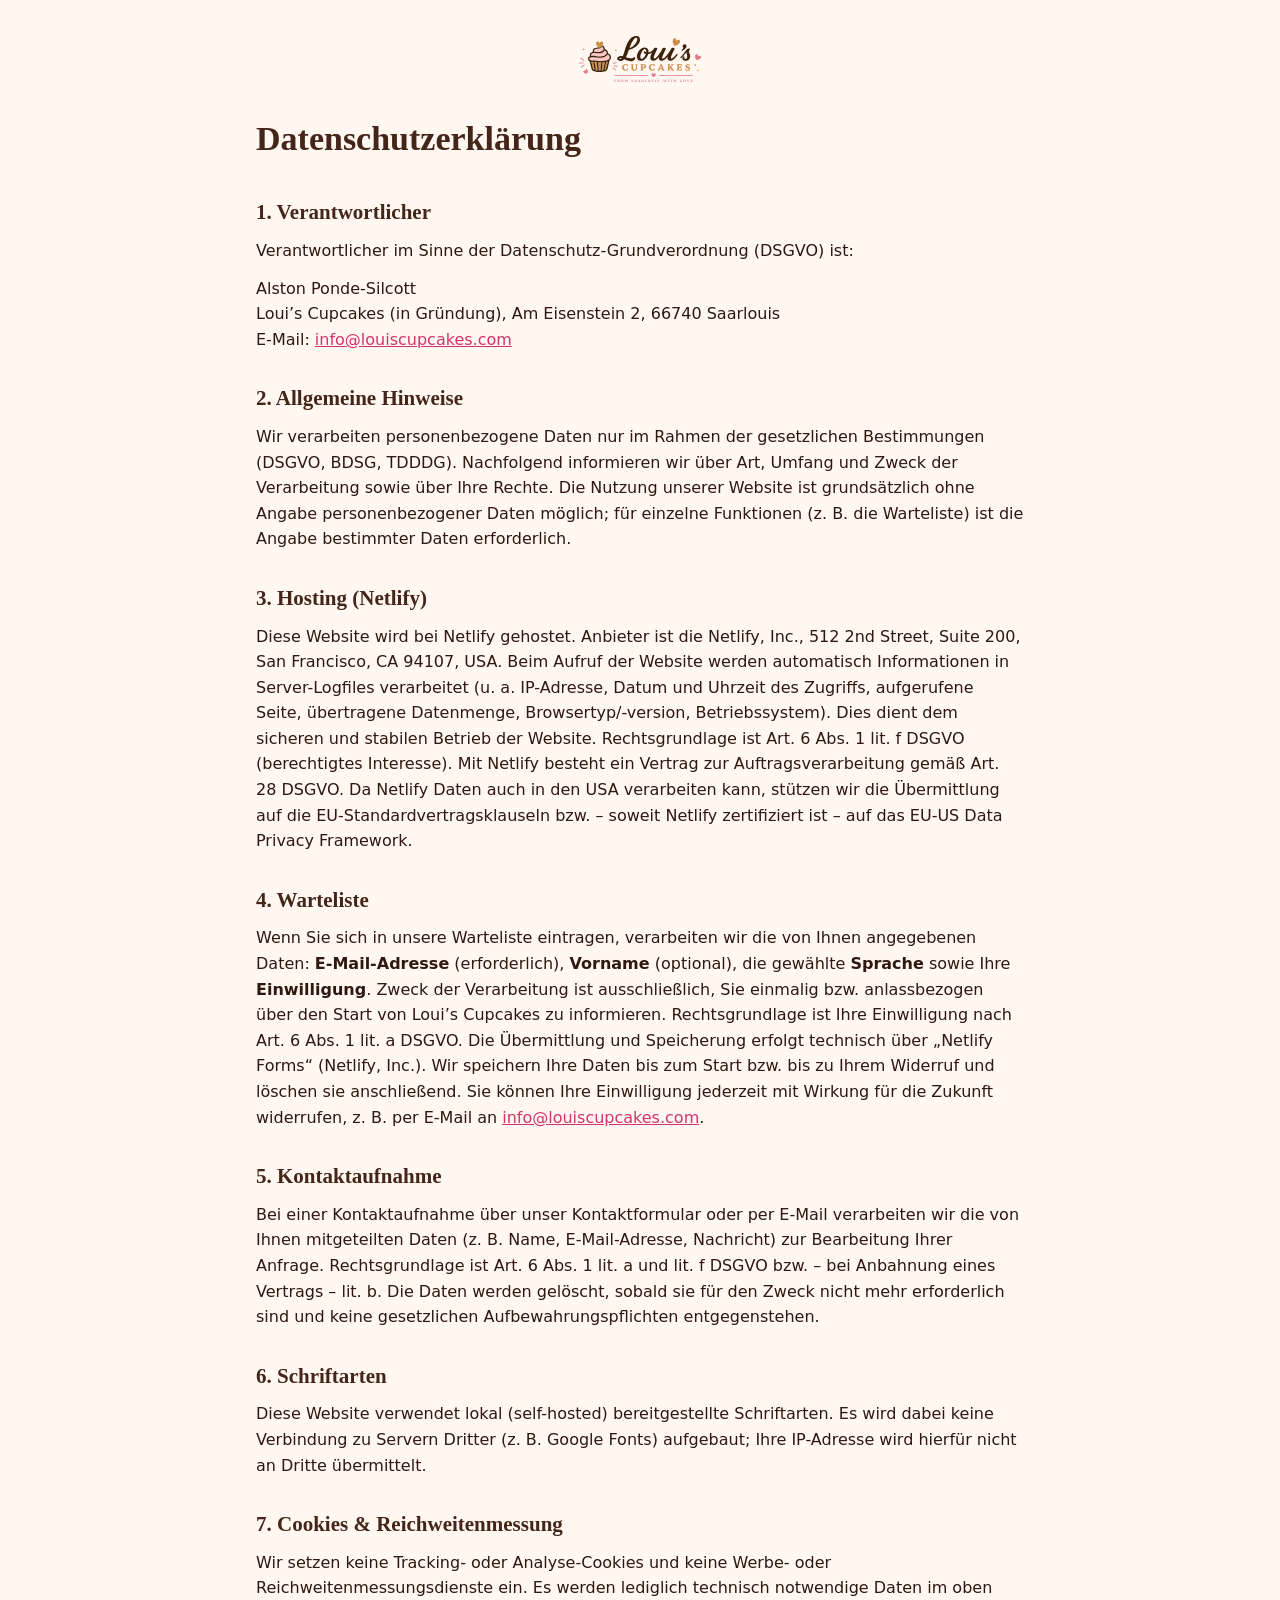
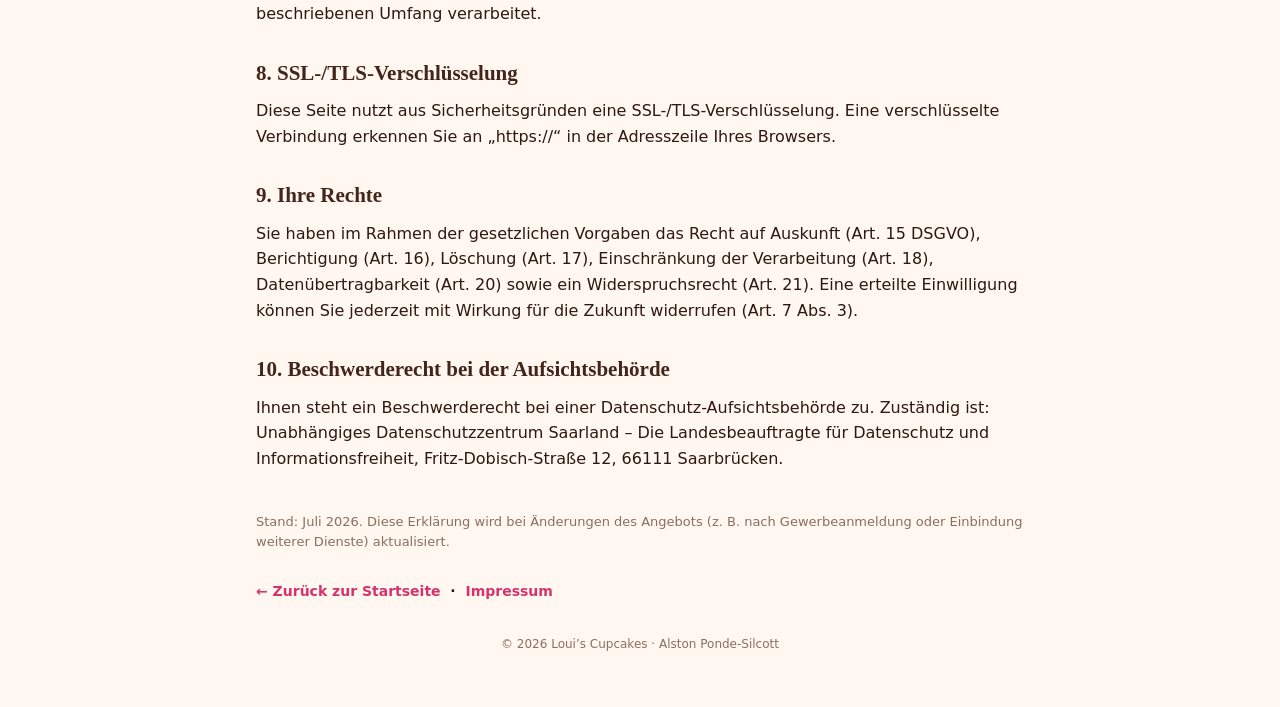
==== datenschutz.html @ 291c7b67 "Add files via upload" ====
<!DOCTYPE html>
<html lang="de">
<head>
<meta charset="utf-8">
<meta name="viewport" content="width=device-width, initial-scale=1">
<title>Datenschutz · Loui's Cupcakes</title>
<style>
  @font-face{font-family:"Fraunces";src:url("fonts/fraunces-v38-latin-regular.woff2") format("woff2");font-weight:400;font-style:normal;font-display:swap;}
  @font-face{font-family:"Fraunces";src:url("fonts/fraunces-v38-latin-700.woff2") format("woff2");font-weight:700;font-style:normal;font-display:swap;}
  @font-face{font-family:"Karla";src:url("fonts/karla-v33-latin-regular.woff2") format("woff2");font-weight:400;font-style:normal;font-display:swap;}
  @font-face{font-family:"Karla";src:url("fonts/karla-v33-latin-700.woff2") format("woff2");font-weight:700;font-style:normal;font-display:swap;}
  :root{ --cream:#FFF7F0; --ink:#43251A; --cocoa:#2E1810; --gold:#C9913D; --raspberry:#D6336C; --line:#E6D3C1; }
  *{ box-sizing:border-box; }
  body{ margin:0; background:var(--cream); color:var(--cocoa); font-family:"Karla",system-ui,sans-serif; }
  .legal-top{ text-align:center; padding:36px 20px 4px; }
  .legal-top img{ height:46px; width:auto; }
  .legal{ max-width:820px; margin:0 auto; padding:22px 26px 12px; font-size:16px; line-height:1.6; }
  .legal h1{ font-family:"Fraunces",serif; font-weight:700; font-size:34px; color:var(--ink); margin:0 0 6px; }
  .legal h2{ font-family:"Fraunces",serif; font-weight:700; font-size:21px; color:var(--ink); margin:30px 0 8px; }
  .legal p{ margin:0 0 12px; }
  .legal .lead{ color:var(--ink); }
  .legal a{ color:var(--raspberry); }
  .legal address{ font-style:normal; }
  .legal .muted{ font-size:13px; color:#8a6f5f; margin-top:40px; }
  .backbar{ max-width:820px; margin:0 auto; padding:6px 26px 0; font-size:14px; font-weight:700; }
  .backbar a{ color:var(--raspberry); text-decoration:none; } .backbar a:hover{ text-decoration:underline; }
  .legal-foot{ text-align:center; color:#8a6f5f; font-size:12px; padding:38px 20px 56px; }
</style>
</head>
<body>
  <header class="legal-top"><a href="index.html"><img src="logo.svg" alt="Loui's Cupcakes"></a></header>
  <main class="legal">
    <section id="datenschutz">
    <h1>Datenschutzerklärung</h1>

    <h2>1. Verantwortlicher</h2>
    <p>Verantwortlicher im Sinne der Datenschutz-Grundverordnung (DSGVO) ist:</p>
    <address>
      Alston Ponde-Silcott<br>
      Loui&rsquo;s Cupcakes (in Gründung), Am Eisenstein 2, 66740 Saarlouis<br>
      E-Mail: <a href="mailto:info@louiscupcakes.com">info@louiscupcakes.com</a>
    </address>

    <h2>2. Allgemeine Hinweise</h2>
    <p>Wir verarbeiten personenbezogene Daten nur im Rahmen der gesetzlichen Bestimmungen
    (DSGVO, BDSG, TDDDG). Nachfolgend informieren wir über Art, Umfang und Zweck der Verarbeitung
    sowie über Ihre Rechte. Die Nutzung unserer Website ist grundsätzlich ohne Angabe
    personenbezogener Daten möglich; für einzelne Funktionen (z. B. die Warteliste) ist die
    Angabe bestimmter Daten erforderlich.</p>

    <h2>3. Hosting (Netlify)</h2>
    <p>Diese Website wird bei Netlify gehostet. Anbieter ist die Netlify, Inc.,
    512 2nd Street, Suite 200, San Francisco, CA 94107, USA. Beim Aufruf der Website werden
    automatisch Informationen in Server-Logfiles verarbeitet (u. a. IP-Adresse, Datum und Uhrzeit
    des Zugriffs, aufgerufene Seite, übertragene Datenmenge, Browsertyp/-version, Betriebssystem).
    Dies dient dem sicheren und stabilen Betrieb der Website. Rechtsgrundlage ist Art. 6 Abs. 1
    lit. f DSGVO (berechtigtes Interesse). Mit Netlify besteht ein Vertrag zur Auftragsverarbeitung
    gemäß Art. 28 DSGVO. Da Netlify Daten auch in den USA verarbeiten kann, stützen wir die
    Übermittlung auf die EU-Standardvertragsklauseln bzw. – soweit Netlify zertifiziert ist – auf
    das EU-US Data Privacy Framework.</p>

    <h2>4. Warteliste</h2>
    <p>Wenn Sie sich in unsere Warteliste eintragen, verarbeiten wir die von Ihnen angegebenen
    Daten: <strong>E-Mail-Adresse</strong> (erforderlich), <strong>Vorname</strong> (optional),
    die gewählte <strong>Sprache</strong> sowie Ihre <strong>Einwilligung</strong>. Zweck der
    Verarbeitung ist ausschließlich, Sie einmalig bzw. anlassbezogen über den Start von
    Loui&rsquo;s Cupcakes zu informieren. Rechtsgrundlage ist Ihre Einwilligung nach Art. 6 Abs. 1
    lit. a DSGVO. Die Übermittlung und Speicherung erfolgt technisch über „Netlify Forms&ldquo;
    (Netlify, Inc.). Wir speichern Ihre Daten bis zum Start bzw. bis zu Ihrem Widerruf und löschen
    sie anschließend. Sie können Ihre Einwilligung jederzeit mit Wirkung für die Zukunft
    widerrufen, z. B. per E-Mail an <a href="mailto:info@louiscupcakes.com">info@louiscupcakes.com</a>.</p>

    <h2>5. Kontaktaufnahme</h2>
    <p>Bei einer Kontaktaufnahme über unser Kontaktformular oder per E-Mail verarbeiten wir die
    von Ihnen mitgeteilten Daten (z. B. Name, E-Mail-Adresse, Nachricht) zur Bearbeitung Ihrer
    Anfrage. Rechtsgrundlage ist Art. 6 Abs. 1 lit. a und lit. f DSGVO bzw. – bei Anbahnung eines
    Vertrags – lit. b. Die Daten werden gelöscht, sobald sie für den Zweck nicht mehr erforderlich
    sind und keine gesetzlichen Aufbewahrungspflichten entgegenstehen.</p>

    <h2>6. Schriftarten</h2>
    <p>Diese Website verwendet lokal (self-hosted) bereitgestellte Schriftarten. Es wird dabei
    keine Verbindung zu Servern Dritter (z. B. Google Fonts) aufgebaut; Ihre IP-Adresse wird
    hierfür nicht an Dritte übermittelt.</p>

    <h2>7. Cookies &amp; Reichweitenmessung</h2>
    <p>Wir setzen keine Tracking- oder Analyse-Cookies und keine Werbe- oder
    Reichweitenmessungsdienste ein. Es werden lediglich technisch notwendige Daten im oben
    beschriebenen Umfang verarbeitet.</p>

    <h2>8. SSL-/TLS-Verschlüsselung</h2>
    <p>Diese Seite nutzt aus Sicherheitsgründen eine SSL-/TLS-Verschlüsselung. Eine verschlüsselte
    Verbindung erkennen Sie an „https://&ldquo; in der Adresszeile Ihres Browsers.</p>

    <h2>9. Ihre Rechte</h2>
    <p>Sie haben im Rahmen der gesetzlichen Vorgaben das Recht auf Auskunft (Art. 15 DSGVO),
    Berichtigung (Art. 16), Löschung (Art. 17), Einschränkung der Verarbeitung (Art. 18),
    Datenübertragbarkeit (Art. 20) sowie ein Widerspruchsrecht (Art. 21). Eine erteilte
    Einwilligung können Sie jederzeit mit Wirkung für die Zukunft widerrufen (Art. 7 Abs. 3).</p>

    <h2>10. Beschwerderecht bei der Aufsichtsbehörde</h2>
    <p>Ihnen steht ein Beschwerderecht bei einer Datenschutz-Aufsichtsbehörde zu. Zuständig ist:
    Unabhängiges Datenschutzzentrum Saarland – Die Landesbeauftragte für Datenschutz und
    Informationsfreiheit, Fritz-Dobisch-Straße 12, 66111 Saarbrücken.</p>

    <p class="muted">Stand: Juli 2026. Diese Erklärung wird bei Änderungen des Angebots
    (z. B. nach Gewerbeanmeldung oder Einbindung weiterer Dienste) aktualisiert.</p>
  </section>
  </main>
  <nav class="backbar"><a href="index.html">&larr; Zur&uuml;ck zur Startseite</a> &nbsp;&middot;&nbsp; <a href="impressum.html">Impressum</a></nav>
  <footer class="legal-foot">&copy; 2026 Loui&rsquo;s Cupcakes &middot; Alston Ponde-Silcott</footer>
</body>
</html>
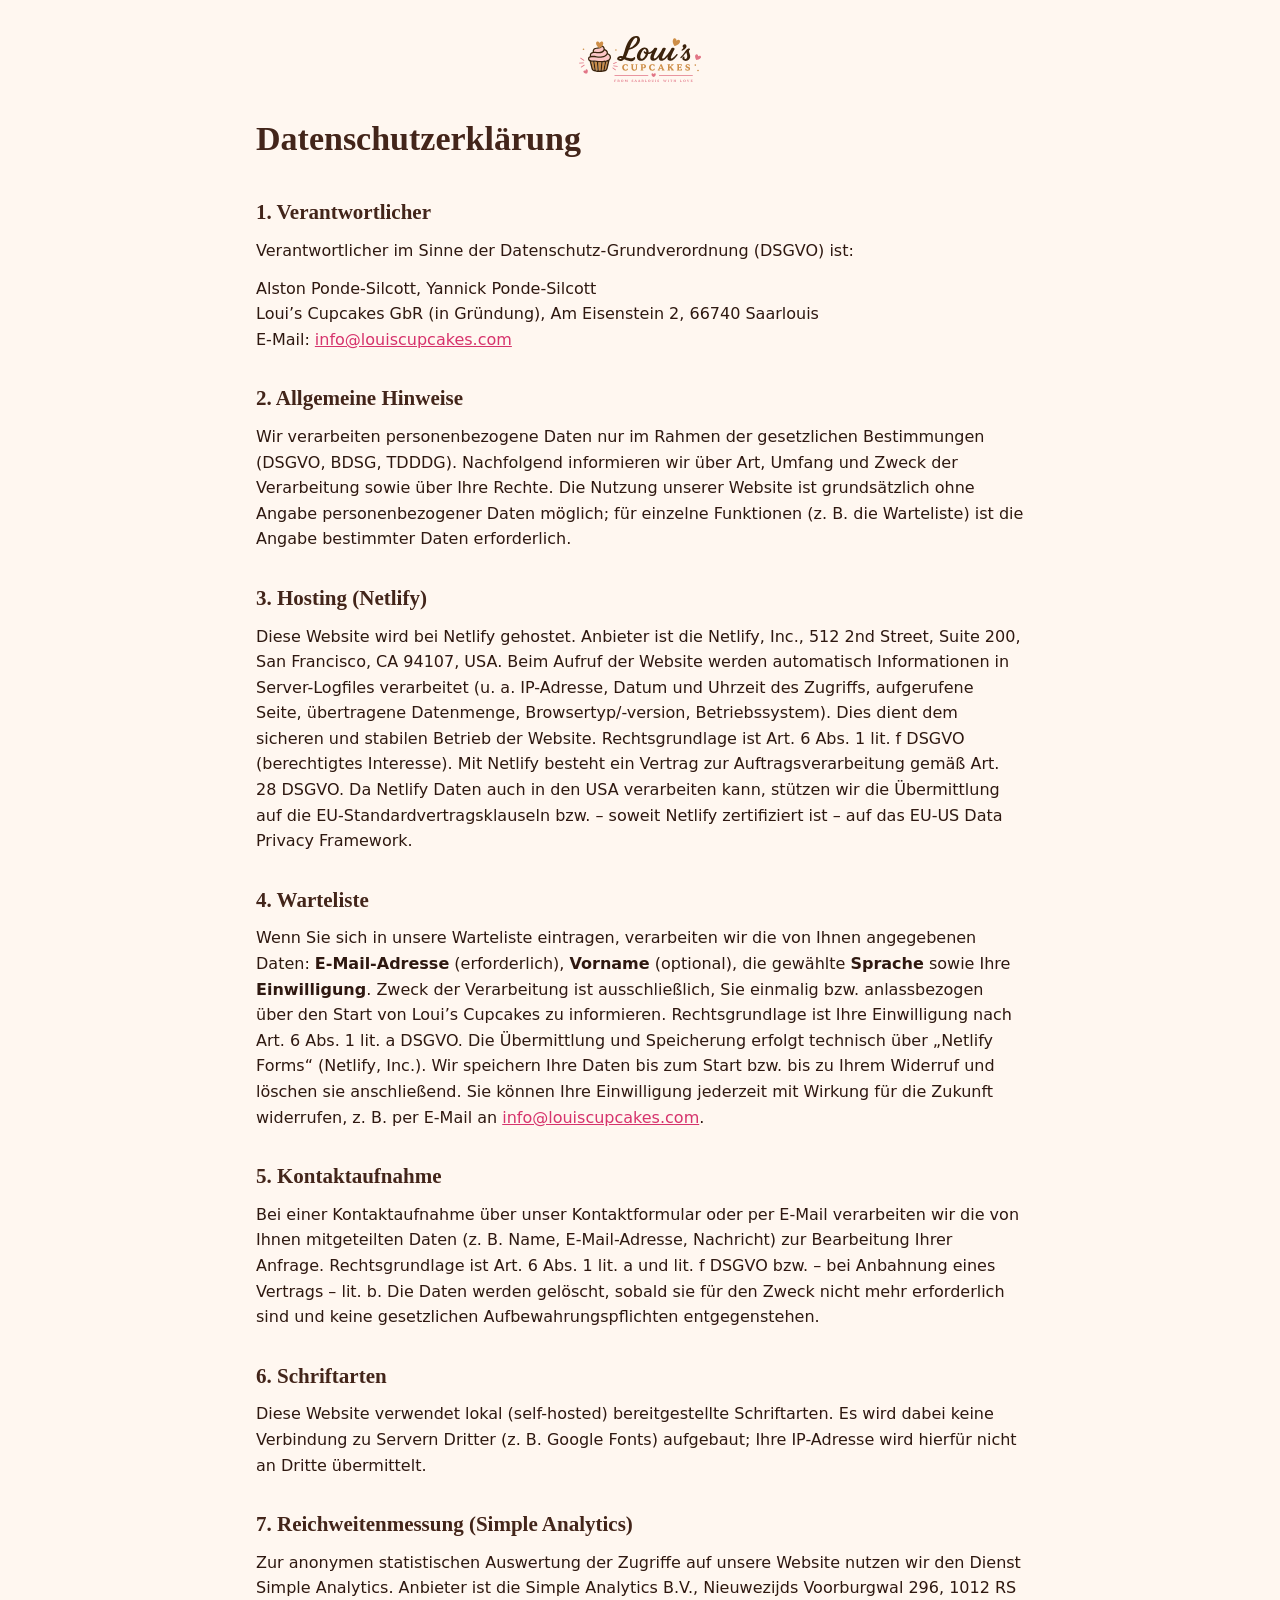
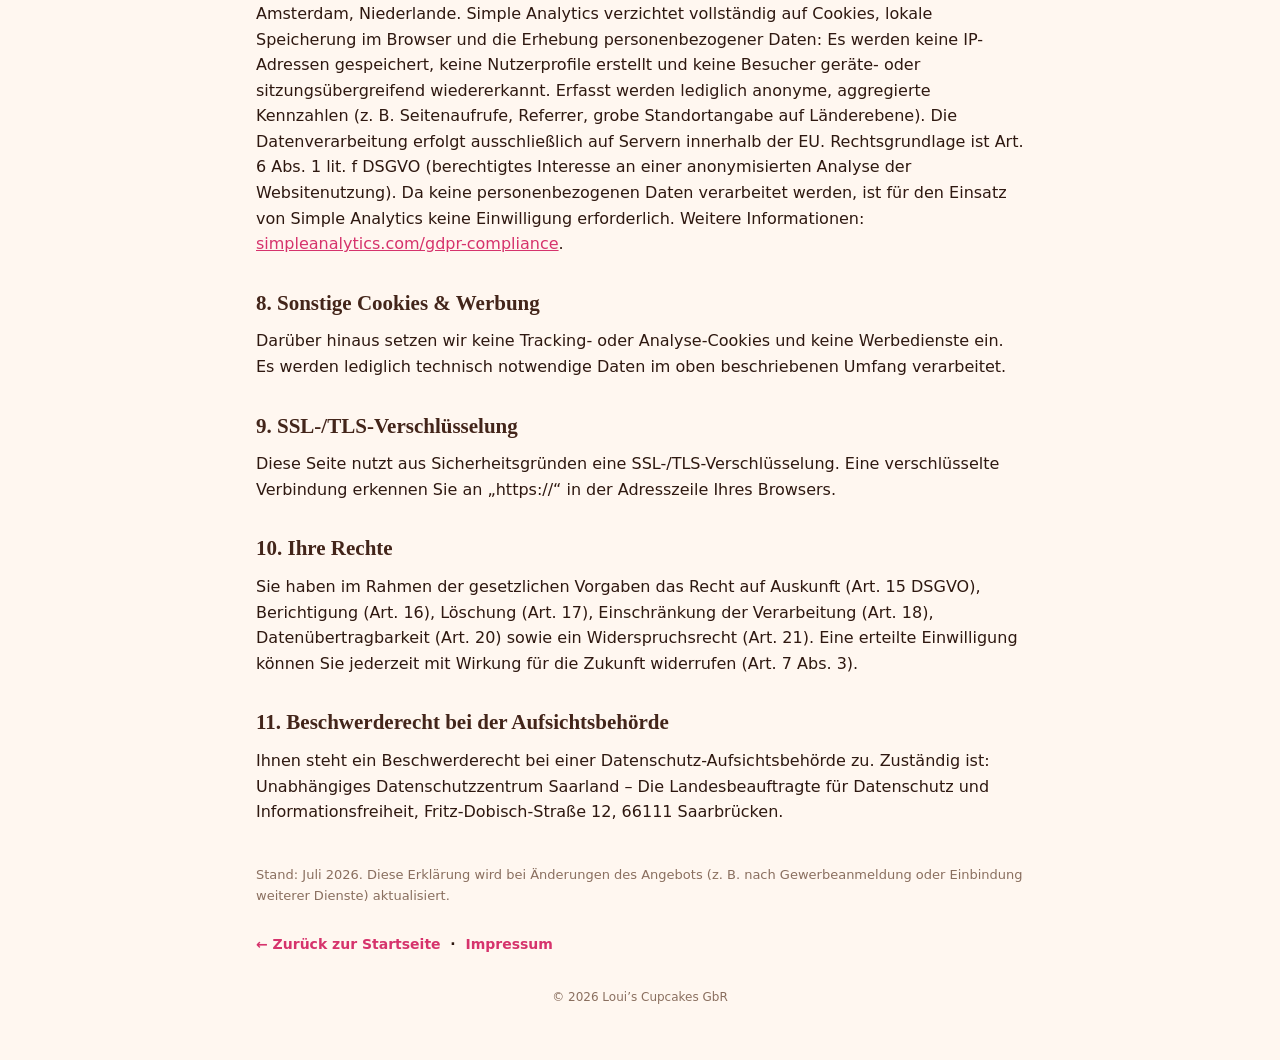
==== commit 236d727b: "Add files via upload" ====
--- a/datenschutz.html
+++ b/datenschutz.html
@@ -36,8 +36,8 @@
     <h2>1. Verantwortlicher</h2>
     <p>Verantwortlicher im Sinne der Datenschutz-Grundverordnung (DSGVO) ist:</p>
     <address>
-      Alston Ponde-Silcott<br>
-      Loui&rsquo;s Cupcakes (in Gründung), Am Eisenstein 2, 66740 Saarlouis<br>
+      Alston Ponde-Silcott, Yannick Ponde-Silcott<br>
+      Loui&rsquo;s Cupcakes GbR (in Gründung), Am Eisenstein 2, 66740 Saarlouis<br>
       E-Mail: <a href="mailto:info@louiscupcakes.com">info@louiscupcakes.com</a>
     </address>
 
@@ -82,22 +82,34 @@
     keine Verbindung zu Servern Dritter (z. B. Google Fonts) aufgebaut; Ihre IP-Adresse wird
     hierfür nicht an Dritte übermittelt.</p>
 
-    <h2>7. Cookies &amp; Reichweitenmessung</h2>
-    <p>Wir setzen keine Tracking- oder Analyse-Cookies und keine Werbe- oder
-    Reichweitenmessungsdienste ein. Es werden lediglich technisch notwendige Daten im oben
-    beschriebenen Umfang verarbeitet.</p>
+    <h2>7. Reichweitenmessung (Simple Analytics)</h2>
+    <p>Zur anonymen statistischen Auswertung der Zugriffe auf unsere Website nutzen wir den
+    Dienst Simple Analytics. Anbieter ist die Simple Analytics B.V., Nieuwezijds Voorburgwal 296,
+    1012 RS Amsterdam, Niederlande. Simple Analytics verzichtet vollständig auf Cookies,
+    lokale Speicherung im Browser und die Erhebung personenbezogener Daten: Es werden keine
+    IP-Adressen gespeichert, keine Nutzerprofile erstellt und keine Besucher geräte- oder
+    sitzungsübergreifend wiedererkannt. Erfasst werden lediglich anonyme, aggregierte Kennzahlen
+    (z. B. Seitenaufrufe, Referrer, grobe Standortangabe auf Länderebene). Die Datenverarbeitung
+    erfolgt ausschließlich auf Servern innerhalb der EU. Rechtsgrundlage ist Art. 6 Abs. 1 lit. f
+    DSGVO (berechtigtes Interesse an einer anonymisierten Analyse der Websitenutzung). Da keine
+    personenbezogenen Daten verarbeitet werden, ist für den Einsatz von Simple Analytics keine
+    Einwilligung erforderlich. Weitere Informationen: <a href="https://www.simpleanalytics.com/gdpr-compliance" target="_blank" rel="noopener">simpleanalytics.com/gdpr-compliance</a>.</p>
 
-    <h2>8. SSL-/TLS-Verschlüsselung</h2>
+    <h2>8. Sonstige Cookies &amp; Werbung</h2>
+    <p>Darüber hinaus setzen wir keine Tracking- oder Analyse-Cookies und keine Werbedienste ein.
+    Es werden lediglich technisch notwendige Daten im oben beschriebenen Umfang verarbeitet.</p>
+
+    <h2>9. SSL-/TLS-Verschlüsselung</h2>
     <p>Diese Seite nutzt aus Sicherheitsgründen eine SSL-/TLS-Verschlüsselung. Eine verschlüsselte
     Verbindung erkennen Sie an „https://&ldquo; in der Adresszeile Ihres Browsers.</p>
 
-    <h2>9. Ihre Rechte</h2>
+    <h2>10. Ihre Rechte</h2>
     <p>Sie haben im Rahmen der gesetzlichen Vorgaben das Recht auf Auskunft (Art. 15 DSGVO),
     Berichtigung (Art. 16), Löschung (Art. 17), Einschränkung der Verarbeitung (Art. 18),
     Datenübertragbarkeit (Art. 20) sowie ein Widerspruchsrecht (Art. 21). Eine erteilte
     Einwilligung können Sie jederzeit mit Wirkung für die Zukunft widerrufen (Art. 7 Abs. 3).</p>
 
-    <h2>10. Beschwerderecht bei der Aufsichtsbehörde</h2>
+    <h2>11. Beschwerderecht bei der Aufsichtsbehörde</h2>
     <p>Ihnen steht ein Beschwerderecht bei einer Datenschutz-Aufsichtsbehörde zu. Zuständig ist:
     Unabhängiges Datenschutzzentrum Saarland – Die Landesbeauftragte für Datenschutz und
     Informationsfreiheit, Fritz-Dobisch-Straße 12, 66111 Saarbrücken.</p>
@@ -107,6 +119,6 @@
   </section>
   </main>
   <nav class="backbar"><a href="index.html">&larr; Zur&uuml;ck zur Startseite</a> &nbsp;&middot;&nbsp; <a href="impressum.html">Impressum</a></nav>
-  <footer class="legal-foot">&copy; 2026 Loui&rsquo;s Cupcakes &middot; Alston Ponde-Silcott</footer>
+  <footer class="legal-foot">&copy; 2026 Loui&rsquo;s Cupcakes GbR</footer>
 </body>
 </html>
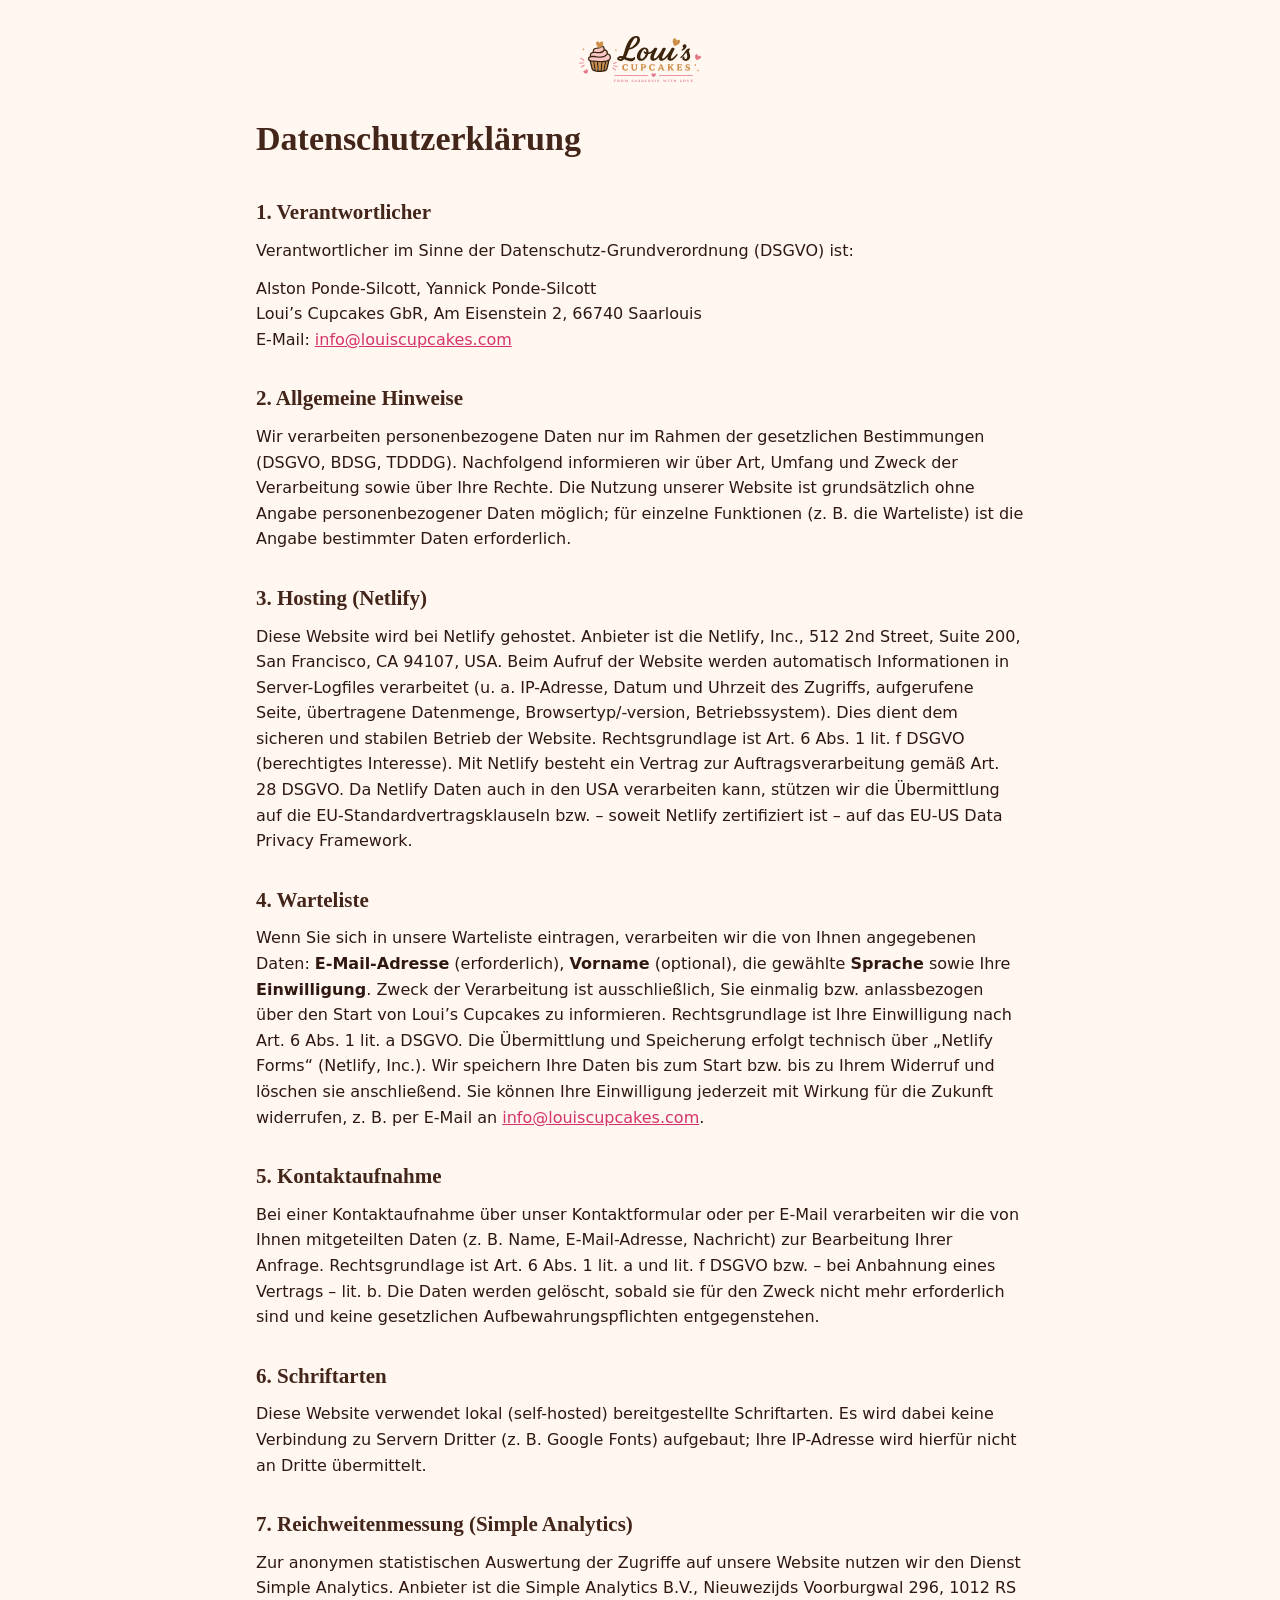
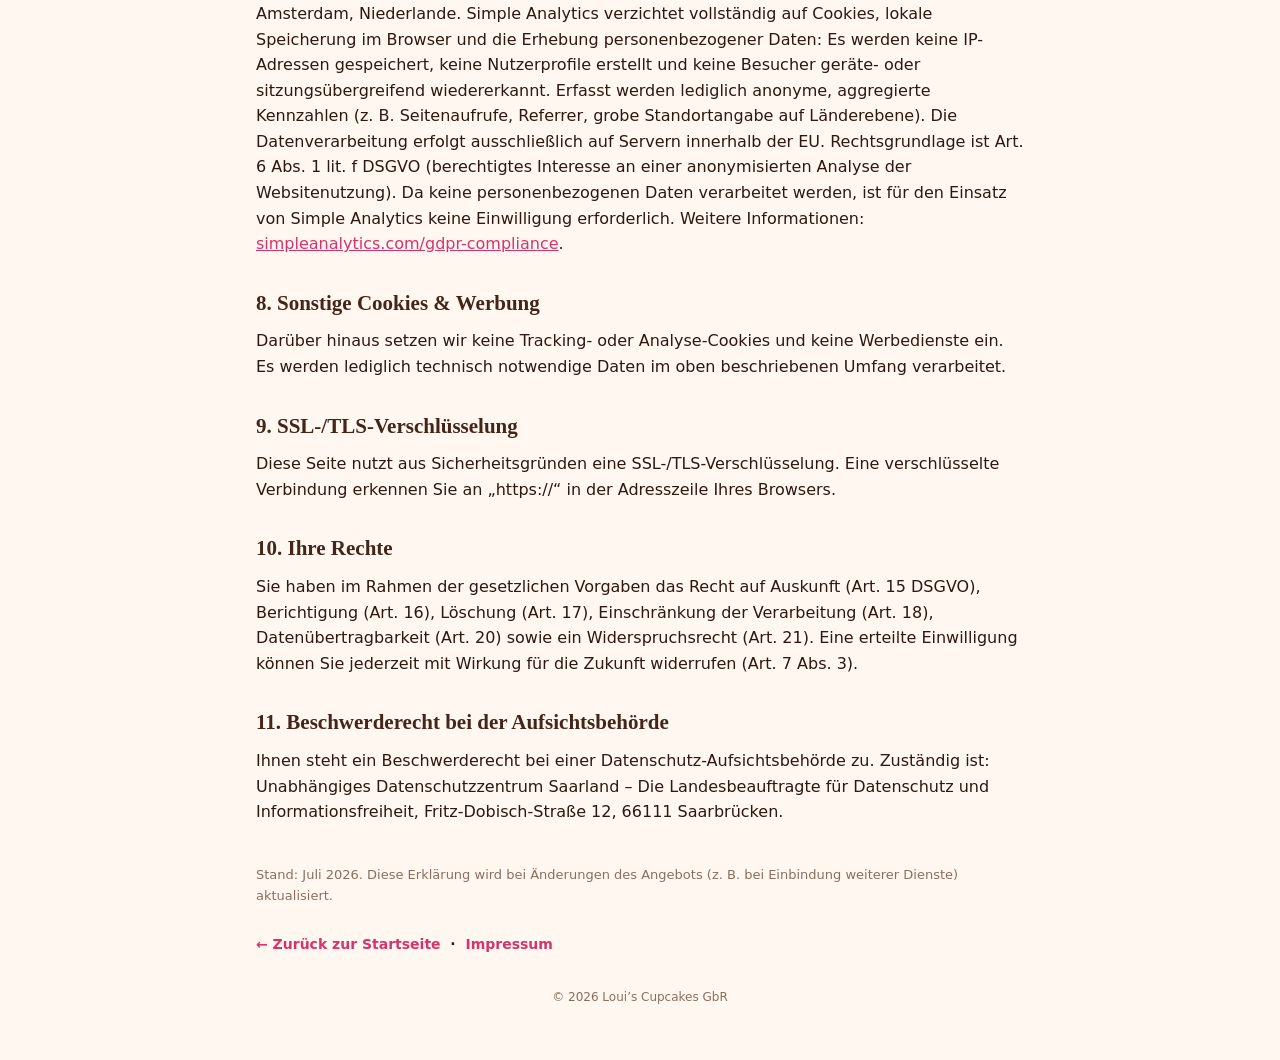
==== commit a7e69429: "Add files via upload" ====
--- a/datenschutz.html
+++ b/datenschutz.html
@@ -37,7 +37,7 @@
     <p>Verantwortlicher im Sinne der Datenschutz-Grundverordnung (DSGVO) ist:</p>
     <address>
       Alston Ponde-Silcott, Yannick Ponde-Silcott<br>
-      Loui&rsquo;s Cupcakes GbR (in Gründung), Am Eisenstein 2, 66740 Saarlouis<br>
+      Loui&rsquo;s Cupcakes GbR, Am Eisenstein 2, 66740 Saarlouis<br>
       E-Mail: <a href="mailto:info@louiscupcakes.com">info@louiscupcakes.com</a>
     </address>
 
@@ -115,10 +115,12 @@
     Informationsfreiheit, Fritz-Dobisch-Straße 12, 66111 Saarbrücken.</p>
 
     <p class="muted">Stand: Juli 2026. Diese Erklärung wird bei Änderungen des Angebots
-    (z. B. nach Gewerbeanmeldung oder Einbindung weiterer Dienste) aktualisiert.</p>
+    (z. B. bei Einbindung weiterer Dienste) aktualisiert.</p>
   </section>
   </main>
   <nav class="backbar"><a href="index.html">&larr; Zur&uuml;ck zur Startseite</a> &nbsp;&middot;&nbsp; <a href="impressum.html">Impressum</a></nav>
   <footer class="legal-foot">&copy; 2026 Loui&rsquo;s Cupcakes GbR</footer>
+<!-- 100% privacy-first analytics -->
+<script async src="https://scripts.simpleanalyticscdn.com/latest.js"></script>
 </body>
 </html>
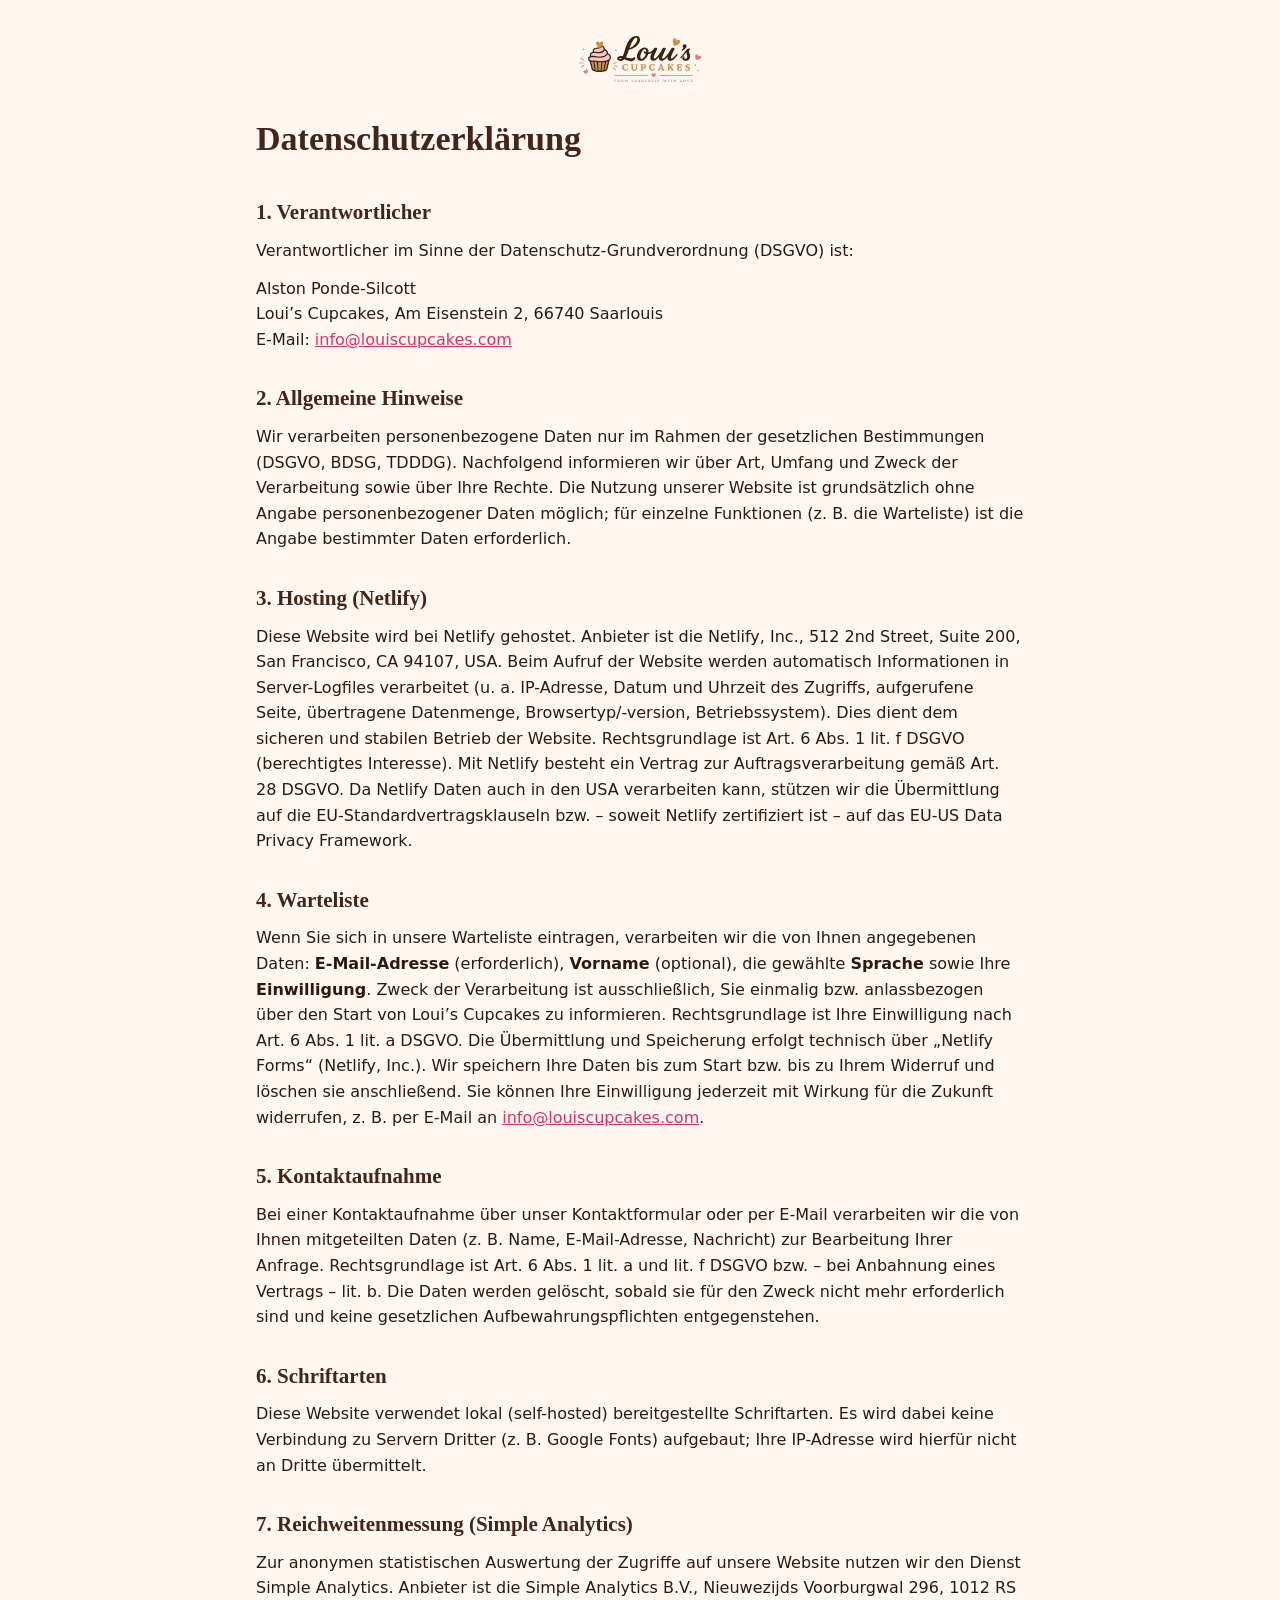
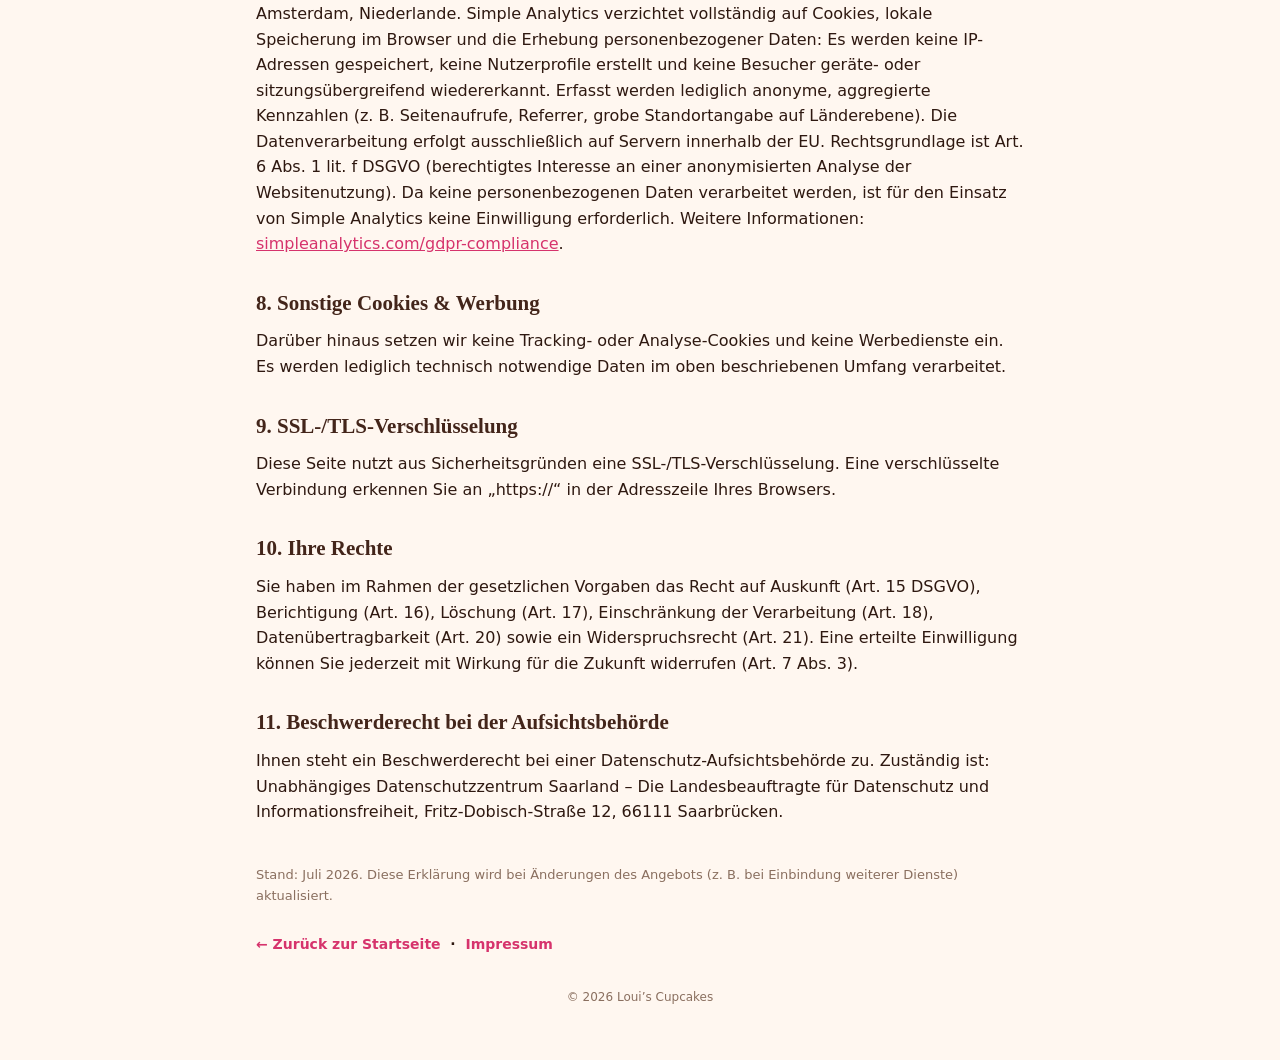
==== commit 48e2a992: "Add files via upload" ====
--- a/datenschutz.html
+++ b/datenschutz.html
@@ -36,8 +36,8 @@
     <h2>1. Verantwortlicher</h2>
     <p>Verantwortlicher im Sinne der Datenschutz-Grundverordnung (DSGVO) ist:</p>
     <address>
-      Alston Ponde-Silcott, Yannick Ponde-Silcott<br>
-      Loui&rsquo;s Cupcakes GbR, Am Eisenstein 2, 66740 Saarlouis<br>
+      Alston Ponde-Silcott<br>
+      Loui&rsquo;s Cupcakes, Am Eisenstein 2, 66740 Saarlouis<br>
       E-Mail: <a href="mailto:info@louiscupcakes.com">info@louiscupcakes.com</a>
     </address>
 
@@ -119,7 +119,7 @@
   </section>
   </main>
   <nav class="backbar"><a href="index.html">&larr; Zur&uuml;ck zur Startseite</a> &nbsp;&middot;&nbsp; <a href="impressum.html">Impressum</a></nav>
-  <footer class="legal-foot">&copy; 2026 Loui&rsquo;s Cupcakes GbR</footer>
+  <footer class="legal-foot">&copy; 2026 Loui&rsquo;s Cupcakes</footer>
 <!-- 100% privacy-first analytics -->
 <script async src="https://scripts.simpleanalyticscdn.com/latest.js"></script>
 </body>
